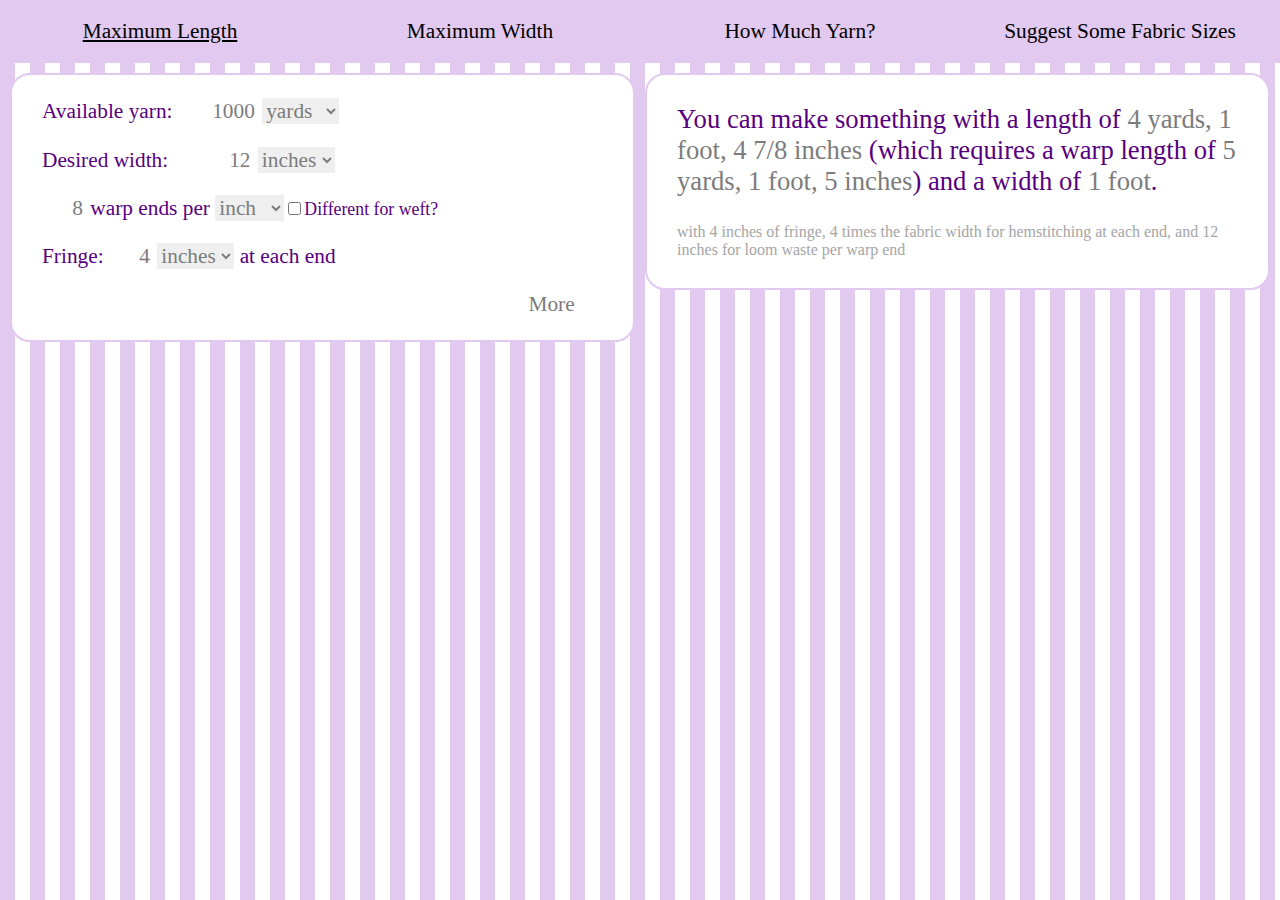
==== index.html @ dab2c0d3 "Necessary files for website version" ====
<html><title>Weaving width calculator</title>
<head>
<script src="weaving.js"></script>
<link rel="stylesheet" type="text/css" href="weaving.css" />
<meta charset="ASCII">
</head>
<body onload="calculateAll(calculateWarp)">

<table class="menubar"><tr><td class="menubox"><u>Maximum Length</u></td>
<td class="menubox"><a href="maxwidth.html">Maximum Width</a></td>
<td class="menubox"><a href="howmuch.html">How Much Yarn?</a></td>
<td class="menubox"><a href="matrix.html">Suggest Some Fabric Sizes</a></td></tr></table>

<div class="input-container">
<div class="inputs"><p>Available yarn: <input id="_yardage" onchange="changeOutputs('yardage', calculateWarp)" value=1000 size=4><input id="yardage" type="hidden" value=0>
<select name="yardage_unit" id="yardage_unit">
<option value="yards" selected="selected">yards</option>
<option value="meters">meters</option>
<option value="feet">feet</option>
<option value="inches">inches</option>
<option value="cm">cm</option>
</select><div id="yardage_err" class="error"></div></p>


<p>Desired width: <input id="_width" onchange="changeOutputs('width', calculateWarp)" value=12 size=4><input id="width" type="hidden" value=0>
<select name="width_unit" id="width_unit">
<option value="yards">yards</option>
<option value="meters">meters</option>
<option value="feet">feet</option>
<option value="inches" selected="selected">inches</option>
<option value="cm">cm</option>
</select><div id="width_err" class="error"></div></p>

<p><input id="_dent" onchange="changeInverseOutputs('dent', calculateWarp)" value=8 size=1><input id="dent" type="hidden" value=0> warp ends per <select name="dent_unit" id="dent_unit">
<option value="yards" selected="selected">yard</option>
<option value="meters">meter</option>
<option value="feet">foot</option>
<option value="inches" selected="selected">inch</option>
<option value="cm">cm</option>
</select><input type="checkbox" name="use_two_dents" value="use_two_dents" id="use_two_dents" onclick="toggleDentWeft(calculateWarp)"><span style="font-size: smaller">Different for weft?</span> <div id="dent_err" class="error"></div></p>

<p id="dent_weft_par" class="hidden"><input id="_dent_weft" onchange="changeInverseOutputs('dent_weft', calculateWarp)" value=8 size=1><input id="dent_weft" type="hidden" value=8> weft ends per <select name="dent_weft_unit" id="dent_weft_unit">
<option value="yards">yard</option>
<option value="meters">meter</option>
<option value="feet">foot</option>
<option value="inches" selected="selected">inch</option>
<option value="cm">cm</option>
</select><div id="dent_weft_err" class="error"></div></p>

<p>Fringe: <input id="_fringe" onchange="changeOutputsAndStatus('fringe', calculateWarp)" value=4 size=1><input id="fringe" type="hidden" value=0.> <select name="fringe_unit" id="fringe_unit">
<option value="yards">yards</option>
<option value="meters">meters</option>
<option value="feet">feet</option>
<option value="inches" selected="selected">inches</option>
<option value="cm">cm</option>
</select> at each end<div id="fringe_err" class="error"></div></p>

<p class="more" id="more" onclick="toggleMore()">More <img class="flip-vertical" src="arrow.png" width=23 height=14></p>

<div class="hidden" id="extras"><p>Total loom waste: <input id="_loom_waste" onchange="changeOutputsAndStatus('loom_waste', calculateWarp)" value=12 size=2><input id="loom_waste" type="hidden" value=0.33> <select name="loom_waste_unit" id="loom_waste_unit">
<option value="yards">yards</option>
<option value="meters">meters</option>
<option value="feet">feet</option>
<option value="inches" selected="selected">inches</option>
<option value="cm">cm</option>
</select><div id="loom_waste_err" class="error"></div></p>

<p>Add <input id="_percentage_overrun" onchange="changePercentageOverrun(calculateWarp)" value=10 size=2><input id="percentage_overrun" type="hidden" value=1.1>% to allow for draw-in<div id="percentage_overrun_err" class="error"></div></p>

<p>Leave <input id="hemstitch" onchange="changeStatus(calculateWarp)" value=4 size=1> times the fabric width (at each end) for hemstitching<div id="hemstitch_err" class="error"></div></p>


<p>Output units (warp): <select name="warp_length_unit" id="warp_length_unit"  onchange="calculateWarp()">
<option value="yards, feet, and inches" selected="selected">yards, feet, and inches</option>
<option value="yards">yards</option>
<option value="meters">meters</option>
<option value="feet">feet</option>
<option value="inches">inches</option>
<option value="cm">cm</option>
</select><BR />
Output units (weft): <select name="warp_width_unit" id="warp_width_unit" onchange="calculateWarp()">
<option value="yards, feet, and inches" selected="selected">yards, feet, and inches</option>
<option value="yards">yards</option>
<option value="meters">meters</option>
<option value="feet">feet</option>
<option value="inches">inches</option>
<option value="cm">cm</option>
</select><BR /><input type="checkbox" name="round_inches" value="round_inches" id="round_inches" onclick="calculateWarp()" checked="checked">Use fractional inches?</p>

<p class="more" onclick="toggleMore()">Less <img src="arrow.png" width=23 height=14></p></div></div></div>

<div class="output-container">
<div class="outputs">
<p>You can make something with a length of <span id="output_real_length" class="num">0 inches</span>  (which requires a warp length of <span id="output_warp_length" class="num">0 inches</span>) and a width of <span id="output_warp_width" class="num"></span>.</p>
<p id="extra_info" class="extra_info"></p>

<p id="diagnostic"></p></div></div>



</body></html>
---- weaving.css ----
body {
    font-family: Georgia, Times, "Times New Roman", serif;
    font-size: 16pt;
    color: #57007F;
    background-color: white;
    background-image: url("stripes.png");
    padding: 0px;
}

a {
    text-decoration: none;
    color: black;
}

a:hover, a:active {
    text-decoration: underline;
}


input, select {
    font-family: Georgia, Times, "Times New Roman", serif;
    font-size: 16pt;
    color: #7C7C7C;
    border: 0px;
}

input {
    text-align: right;
}

.inputs, .outputs {
    padding: 2px 30px; 
    border: 2px solid;
    border-color: #E2C9EF;
    background-color: #FFFFFF;
    border-radius: 20px;
}

.output-matrix {
    padding: 23px 30px; 
    border: 2px solid;
    border-color: #E2C9EF;
    background-color: #FFFFFF;
    border-radius: 20px;
}

.output-matrix table, .output-matrix tr, .output-matrix td {
    border: 1px solid #57007F;
    border-collapse: collapse;
    padding: 2px;
}

.output-matrix tr:nth-child(even) {
    background-color: #E8DEED;
}

.outputs {
    font-size: 20pt;
}

.input-container {
    position: absolute;
    left: 0%;
    top: 7%;
    width: 50%;
    padding: 10px 5px 10px 10px;
    box-sizing: border-box;
    -webkit-box-sizing: border-box;
    -moz-box-sizing: border-box; 
}    

.output-container {
    position: absolute;
    left: 50%;
    top: 7%;
    width: 50%;
    padding: 10px 10px 10px 5px;
    box-sizing: border-box;
    -webkit-box-sizing: border-box;
    -moz-box-sizing: border-box; 
}    

.menubar {
    position: absolute;
    height: 7%;
    width: 100%;
    top: 0;
    left: 0;
    padding: 0;
    border: 2px;
    border-color: black;
    border-collapse: collapse;
    margin: 0;
    background-color: #E2C9EF;
    color: black;
    text-align: center;
    font-size: 16pt;
}

.menubox {
    width: 25%;
    text-align: center;
}

.extra_info {
    font-size: 12pt;
    color: #A5A5A5;
}

.error {
    color: #FF0000;
}

.hidden {
    display: none;
}


/* http://stackoverflow.com/questions/1309055/cross-browser-way-to-flip-html-image-via-javascript-css */
.flip-vertical {
    -moz-transform: scaleY(-1);
    -webkit-transform: scaleY(-1);
    -o-transform: scaleY(-1);
    transform: scaleY(-1);
    -ms-filter: flipv; /*IE*/
    filter: flipv;
}

.more {
    text-align: right;
    color: #7C7C7C;
}

.num {
    color: #7C7C7C;
}

.note {
    font-size: 12pt;
    color: #7C7C7C;
    text-align: center;
    border: 1px solid #7C7C7C;
}
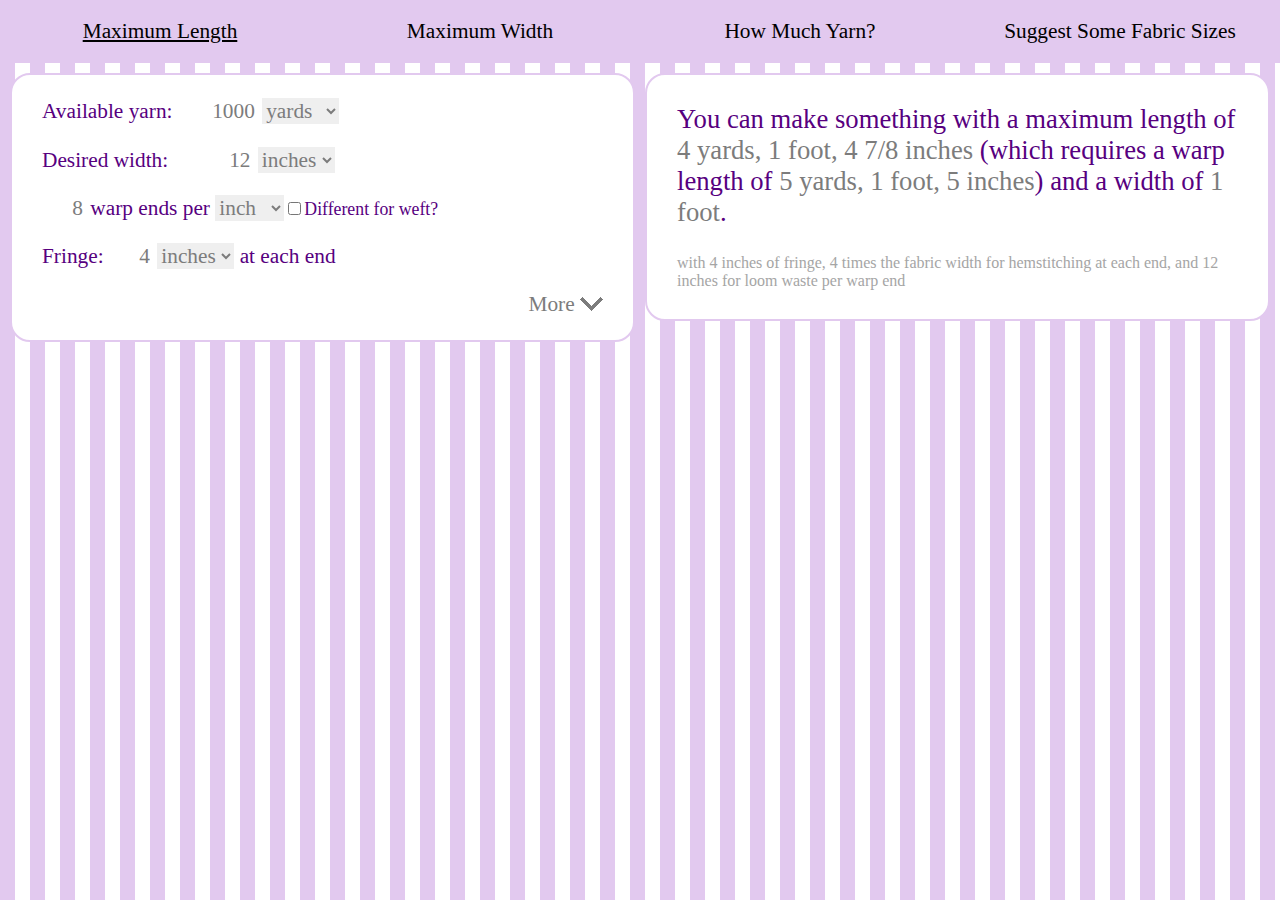
==== commit 5ad1eca4: "Be more specific about using all the yarn" ====
--- a/index.html
+++ b/index.html
@@ -91,7 +91,7 @@
 
 <div class="output-container">
 <div class="outputs">
-<p>You can make something with a length of <span id="output_real_length" class="num">0 inches</span>  (which requires a warp length of <span id="output_warp_length" class="num">0 inches</span>) and a width of <span id="output_warp_width" class="num"></span>.</p>
+<p>You can make something with a maximum length of <span id="output_real_length" class="num">0 inches</span>  (which requires a warp length of <span id="output_warp_length" class="num">0 inches</span>) and a width of <span id="output_warp_width" class="num"></span>.</p>
 <p id="extra_info" class="extra_info"></p>
 
 <p id="diagnostic"></p></div></div>
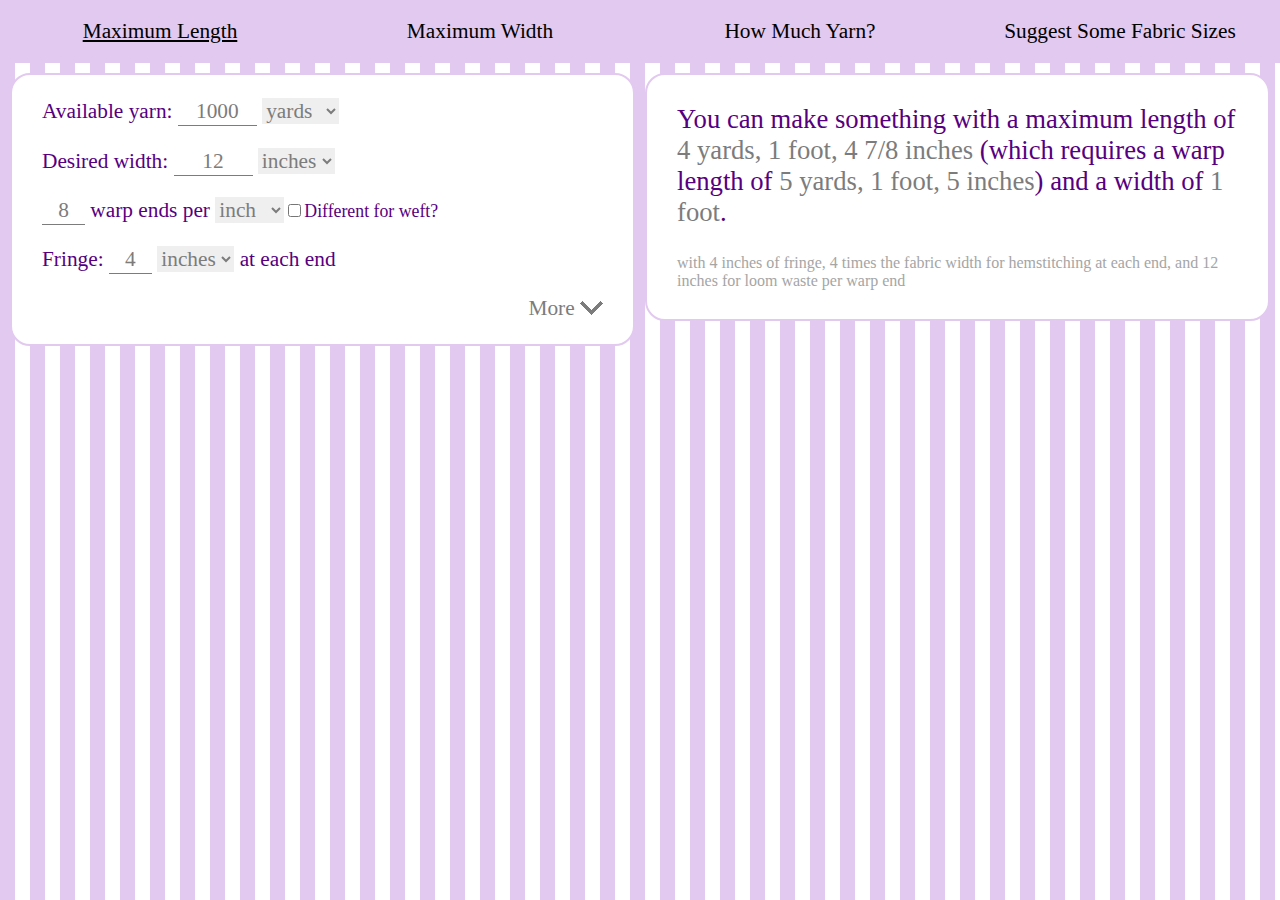
==== commit 021ab3c8: "Updates to loom waste text and page titles" ====
--- a/index.html
+++ b/index.html
@@ -1,4 +1,4 @@
-<html><title>Weaving width calculator</title>
+<html><title>Weaving length calculator</title>
 <head>
 <script src="weaving.js"></script>
 <link rel="stylesheet" type="text/css" href="weaving.css" />
@@ -57,7 +57,7 @@
 
 <p class="more" id="more" onclick="toggleMore()">More <img class="flip-vertical" src="arrow.png" width=23 height=14></p>
 
-<div class="hidden" id="extras"><p>Total loom waste: <input id="_loom_waste" onchange="changeOutputsAndStatus('loom_waste', calculateWarp)" value=12 size=2><input id="loom_waste" type="hidden" value=0.33> <select name="loom_waste_unit" id="loom_waste_unit">
+<div class="hidden" id="extras"><p>Total loom waste per warp end: <input id="_loom_waste" onchange="changeOutputsAndStatus('loom_waste', calculateWarp)" value=12 size=2><input id="loom_waste" type="hidden" value=0.33> <select name="loom_waste_unit" id="loom_waste_unit">
 <option value="yards">yards</option>
 <option value="meters">meters</option>
 <option value="feet">feet</option>
--- a/weaving.css
+++ b/weaving.css
@@ -21,11 +21,17 @@
     font-family: Georgia, Times, "Times New Roman", serif;
     font-size: 16pt;
     color: #7C7C7C;
+}
+
+select {
     border: 0px;
 }
-
 input {
-    text-align: right;
+    border-left: 0px;
+    border-right: 0px;
+    border-top: 0px;
+    border-bottom: 1px solid #7C7C7C;
+    text-align: center;
 }
 
 .inputs, .outputs {
@@ -48,6 +54,11 @@
     border: 1px solid #57007F;
     border-collapse: collapse;
     padding: 2px;
+}
+
+.output-matrix table {
+    margin-left:auto; 
+    margin-right:auto;
 }
 
 .output-matrix tr:nth-child(even) {
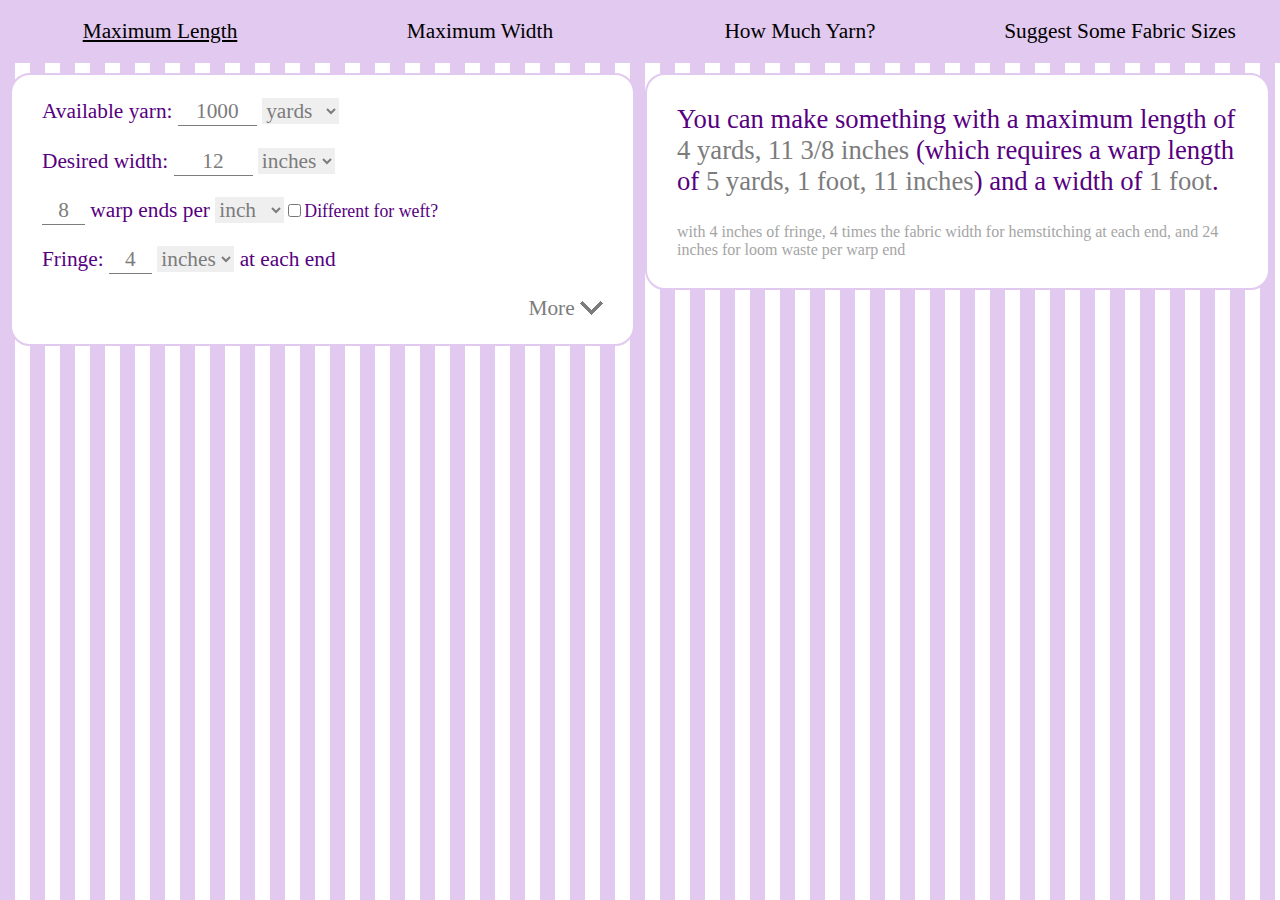
==== commit 0438175b: "Change language and loom waste defaults" ====
--- a/index.html
+++ b/index.html
@@ -13,7 +13,7 @@
 
 <div class="input-container">
 <div class="inputs"><p>Available yarn: <input id="_yardage" onchange="changeOutputs('yardage', calculateWarp)" value=1000 size=4><input id="yardage" type="hidden" value=0>
-<select name="yardage_unit" id="yardage_unit">
+<select name="yardage_unit" id="yardage_unit" onchange="changeOutputs('yardage', calculateWarp)">
 <option value="yards" selected="selected">yards</option>
 <option value="meters">meters</option>
 <option value="feet">feet</option>
@@ -23,7 +23,7 @@
 
 
 <p>Desired width: <input id="_width" onchange="changeOutputs('width', calculateWarp)" value=12 size=4><input id="width" type="hidden" value=0>
-<select name="width_unit" id="width_unit">
+<select name="width_unit" id="width_unit" onchange="changeOutputs('width', calculateWarp)">
 <option value="yards">yards</option>
 <option value="meters">meters</option>
 <option value="feet">feet</option>
@@ -31,15 +31,15 @@
 <option value="cm">cm</option>
 </select><div id="width_err" class="error"></div></p>
 
-<p><input id="_dent" onchange="changeInverseOutputs('dent', calculateWarp)" value=8 size=1><input id="dent" type="hidden" value=0> warp ends per <select name="dent_unit" id="dent_unit">
-<option value="yards" selected="selected">yard</option>
+<p><input id="_dent" onchange="changeInverseOutputs('dent', calculateWarp)" value=8 size=1><input id="dent" type="hidden" value=0> warp ends per <select name="dent_unit" id="dent_unit" onchange="changeInverseOutputs('dent', calculateWarp)">
+<option value="yards">yard</option>
 <option value="meters">meter</option>
 <option value="feet">foot</option>
 <option value="inches" selected="selected">inch</option>
 <option value="cm">cm</option>
 </select><input type="checkbox" name="use_two_dents" value="use_two_dents" id="use_two_dents" onclick="toggleDentWeft(calculateWarp)"><span style="font-size: smaller">Different for weft?</span> <div id="dent_err" class="error"></div></p>
 
-<p id="dent_weft_par" class="hidden"><input id="_dent_weft" onchange="changeInverseOutputs('dent_weft', calculateWarp)" value=8 size=1><input id="dent_weft" type="hidden" value=8> weft ends per <select name="dent_weft_unit" id="dent_weft_unit">
+<p id="dent_weft_par" class="hidden"><input id="_dent_weft" onchange="changeInverseOutputs('dent_weft', calculateWarp)" value=8 size=1><input id="dent_weft" type="hidden" value=8> weft picks per <select name="dent_weft_unit" id="dent_weft_unit" onchange="changeInverseOutputs('dent_weft', calculateWarp)" >
 <option value="yards">yard</option>
 <option value="meters">meter</option>
 <option value="feet">foot</option>
@@ -47,7 +47,7 @@
 <option value="cm">cm</option>
 </select><div id="dent_weft_err" class="error"></div></p>
 
-<p>Fringe: <input id="_fringe" onchange="changeOutputsAndStatus('fringe', calculateWarp)" value=4 size=1><input id="fringe" type="hidden" value=0.> <select name="fringe_unit" id="fringe_unit">
+<p>Fringe: <input id="_fringe" onchange="changeOutputsAndStatus('fringe', calculateWarp)" value=4 size=1><input id="fringe" type="hidden" value=0.> <select name="fringe_unit" id="fringe_unit" onchange="changeOutputsAndStatus('fringe', calculateWarp)">
 <option value="yards">yards</option>
 <option value="meters">meters</option>
 <option value="feet">feet</option>
@@ -57,7 +57,7 @@
 
 <p class="more" id="more" onclick="toggleMore()">More <img class="flip-vertical" src="arrow.png" width=23 height=14></p>
 
-<div class="hidden" id="extras"><p>Total loom waste per warp end: <input id="_loom_waste" onchange="changeOutputsAndStatus('loom_waste', calculateWarp)" value=12 size=2><input id="loom_waste" type="hidden" value=0.33> <select name="loom_waste_unit" id="loom_waste_unit">
+<div class="hidden" id="extras"><p>Total loom waste per warp thread: <input id="_loom_waste" onchange="changeOutputsAndStatus('loom_waste', calculateWarp)" value=24 size=2><input id="loom_waste" type="hidden" value=0.67> <select name="loom_waste_unit" id="loom_waste_unit" onchange="changeOutputsAndStatus('loom_waste', calculateWarp)">
 <option value="yards">yards</option>
 <option value="meters">meters</option>
 <option value="feet">feet</option>
@@ -65,7 +65,7 @@
 <option value="cm">cm</option>
 </select><div id="loom_waste_err" class="error"></div></p>
 
-<p>Add <input id="_percentage_overrun" onchange="changePercentageOverrun(calculateWarp)" value=10 size=2><input id="percentage_overrun" type="hidden" value=1.1>% to allow for draw-in<div id="percentage_overrun_err" class="error"></div></p>
+<p>Add <input id="_percentage_overrun" onchange="changePercentageOverrun(calculateWarp)" value=10 size=2><input id="percentage_overrun" type="hidden" value=1.1>% to allow for takeup and shrinkage<div id="percentage_overrun_err" class="error"></div></p>
 
 <p>Leave <input id="hemstitch" onchange="changeStatus(calculateWarp)" value=4 size=1> times the fabric width (at each end) for hemstitching<div id="hemstitch_err" class="error"></div></p>
 
